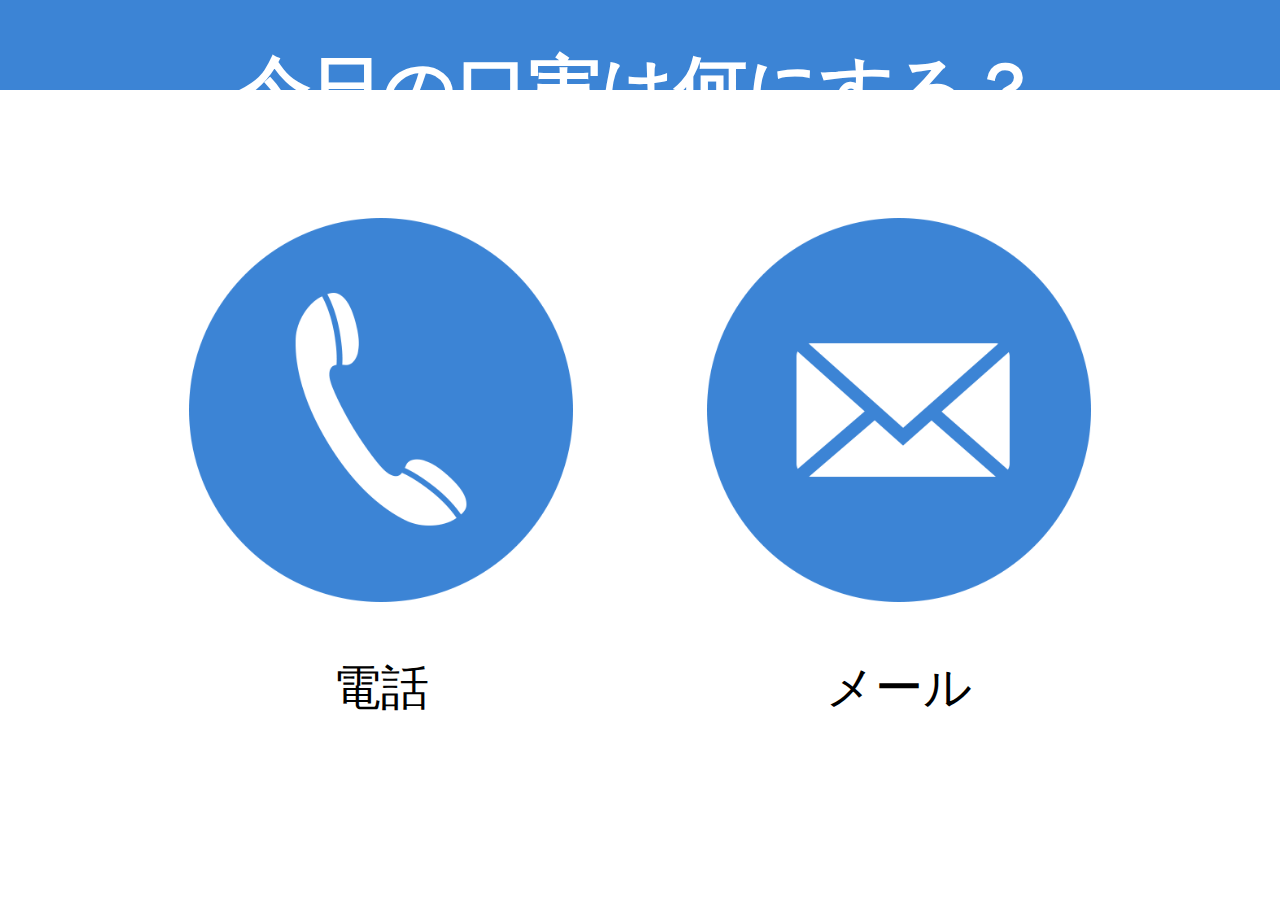
==== top.html @ 2b9fe978 "なんか色々修正したけど忘れた" ====
<!DOCTYPE html>
<html lang="ja">
    <head>
        <meta name="viewport" content="width=device-width, initial-scale=1.0, user-scalable=no">
        <meta charset="UTF-8">
        <title>UDEGE</title>
        <script src="http://code.jquery.com/jquery-2.1.3.min.js"></script>
        <link href="./css/top.css" type="text/css" rel="stylesheet">
    </head>

    <body>
        <header>
            <h1>今日の口実は何にする？</h1>
        </header>
        
        
        
        <div id="telephone" class="icon">
            <a href="./action/telephone/input.html"><img src="./img/telephone.png"></a>
            <p>電話</p>
        </div>
        <div id="mail" class="icon">
            <a href=""><img src="./img/mail.png"></a>
            <p>メール</p>
        </div>
        
        
        
        <script type="text/javascript">
            var linkTouchStart = function(){
                thisAnchor = $(this);
                touchPos = thisAnchor.offset().top;
                moveCheck = function(){
                    nowPos = thisAnchor.offset().top;
                    if(touchPos == nowPos){
                        thisAnchor.addClass("hover");
                    }
                }
                setTimeout(moveCheck,100);
            }
            var linkTouchEnd = function(){
                thisAnchor = $(this);
                hoverRemove = function(){
                    thisAnchor.removeClass("hover");
                }
                setTimeout(hoverRemove,500);
            }

            $(document).on('touchstart mousedown','a',linkTouchStart);
            $(document).on('touchend mouseup','a',linkTouchEnd);
        </script>
    </body>
</html>
---- css/top.css ----
@charset "utf-8";
/* 基本 */
html {
    width: 100%;
    height: 100%;
    font-size : 8px; 
}

body {
        width: 100%;
        height: 100%;
	margin: 0;
        padding: 0;
	font-family: 'Hiragino Kaku Gothic ProN';
        text-align: center;
        background-color: white;
}
 
@media screen and (min-width : 320px){
    html{ font-size : 8px;}
}

@media screen and (min-width : 360px){
    html{ font-size : 10px;}
}

@media screen and (min-width : 480px){
    html{ font-size : 12px;}
}

@media screen and (min-width : 640px){
    html{ font-size : 14px;}
}

@media screen and (min-width : 768px){
    html{ font-size : 16px;}
}

@media screen and (min-width : 1024px) {
    html{ font-size : 24px;}
}

header {
    height: 10%;
    background-color: #3c84d5;
    margin-bottom: 5%;
    z-index: 1;
}

h1 {
    position: absolute;
    width: 100%;
    height: 10%;
    line-height: 250%;
    margin: 0;
    padding: 0;
    font-size: 3rem;
    color: white;
    z-index: 2;
}

header a {
    display: block;
    height: 100%;
    width: 2rem;
    padding-top: 5%;
    padding-left: 5%;
}

header a img {
    height: 50%;
    z-index: 100;
}

.icon {
    display: inline-block;
    width: 30%;
    margin: 5%;
}

.icon a {
    text-decoration:none;
    background:none;
    border:none;
    font-size:0;
    line-height:0;
    overflow:visible;
    cursor:pointer;
    outline: none;
    -webkit-tap-highlight-color:rgba(0,0,0,0);
}

.icon a img {
    width: 100%;
    background:none;
    border:0;
    font-size:0;
    line-height:0;
    overflow:visible;
    cursor:pointer;
    outline: none;
    -webkit-tap-highlight-color:rgba(0,0,0,0);
}

.icon a img:hover {
    transform: scale(0.9);
    -webkit-transform: scale(0.9);
    -moz-transform: scale(0.9);
    -o-transform: scale(0.9);
    -ms-transform: scale(0.9);
}

.icon p {
    font-size: 2rem;
}
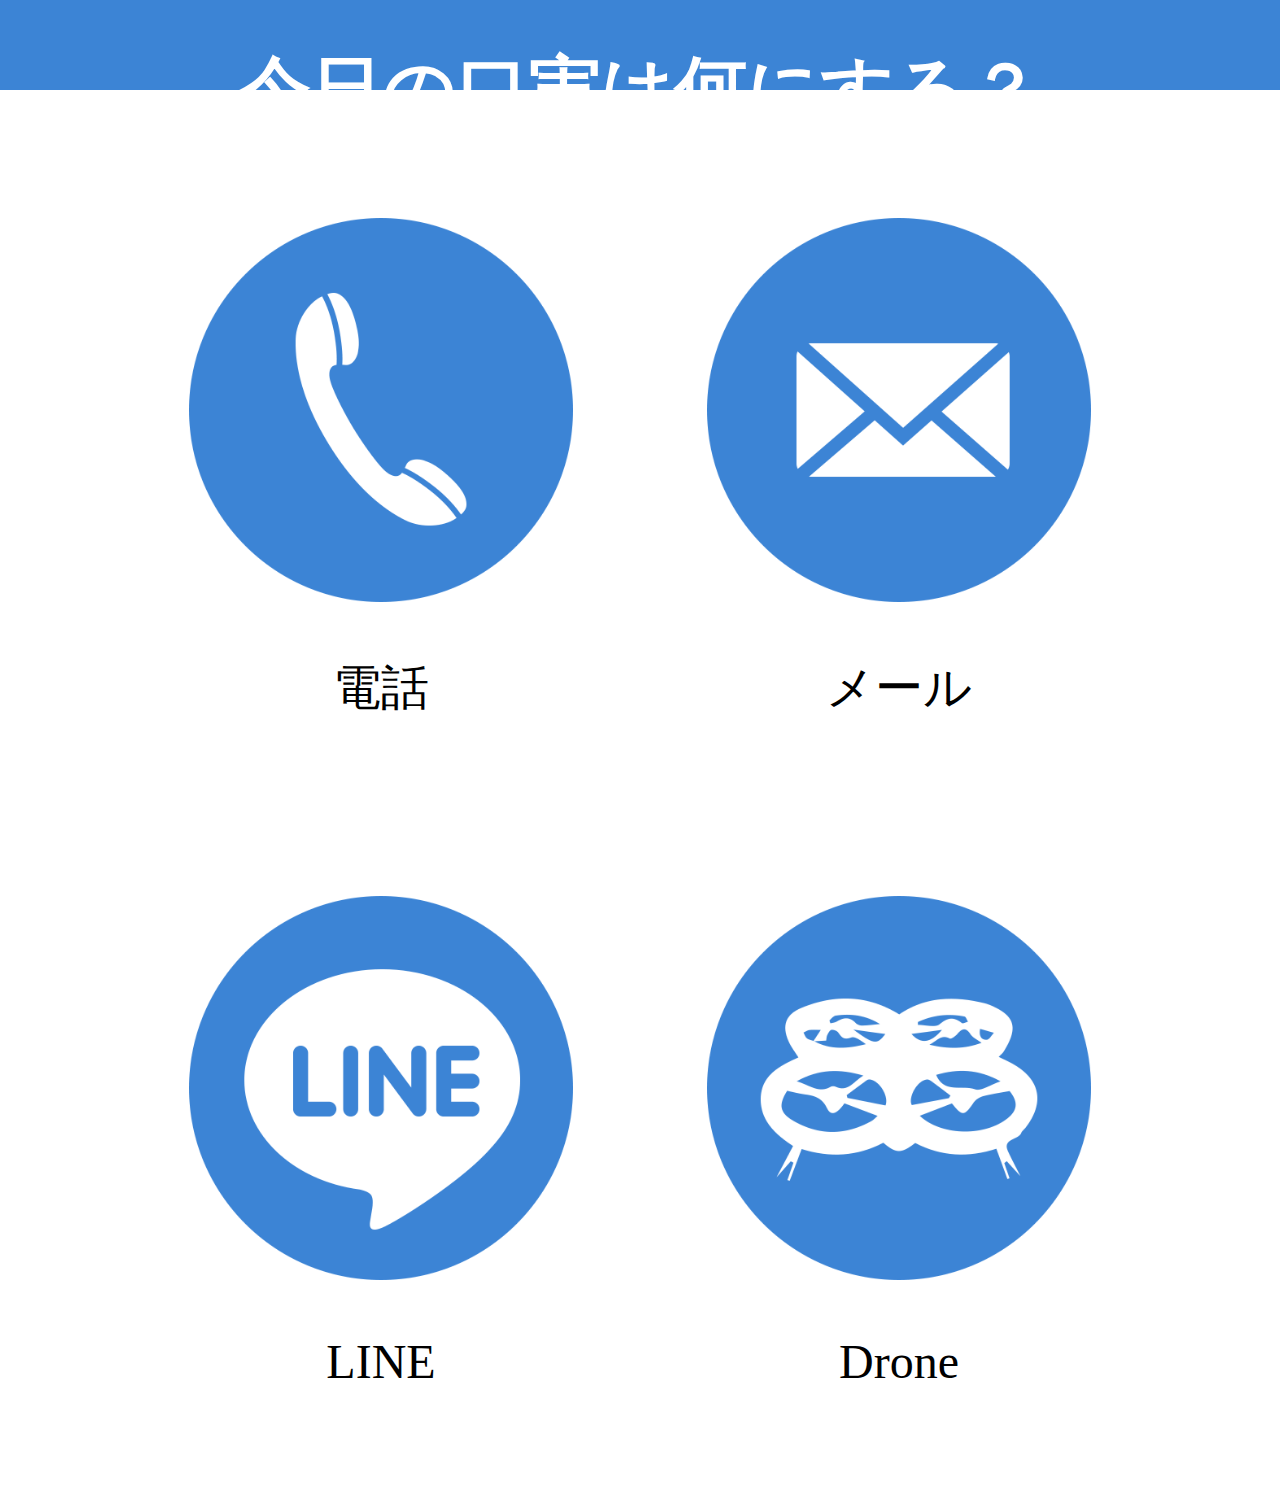
==== commit 8bd4eb5a: "ダミーのアイコン出す" ====
--- a/top.html
+++ b/top.html
@@ -20,13 +20,27 @@
             <p>電話</p>
         </div>
         <div id="mail" class="icon">
-            <a href=""><img src="./img/mail.png"></a>
+            <a href="./action/mail/input.html"><img src="./img/mail.png"></a>
             <p>メール</p>
+        </div>
+        
+        <div id="line" class="icon">
+            <a href="javascript:void(0);"><img src="./img/line.png"></a>
+            <p>LINE</p>
+        </div>
+        <div id="machine" class="icon">
+            <a href="javascript:void(0);"><img src="./img/machine.png"></a>
+            <p>Drone</p>
         </div>
         
         
         
         <script type="text/javascript">
+            
+//            $(window).load(function(){
+//                waitingOrder('NO');
+//            });
+            
             var linkTouchStart = function(){
                 thisAnchor = $(this);
                 touchPos = thisAnchor.offset().top;
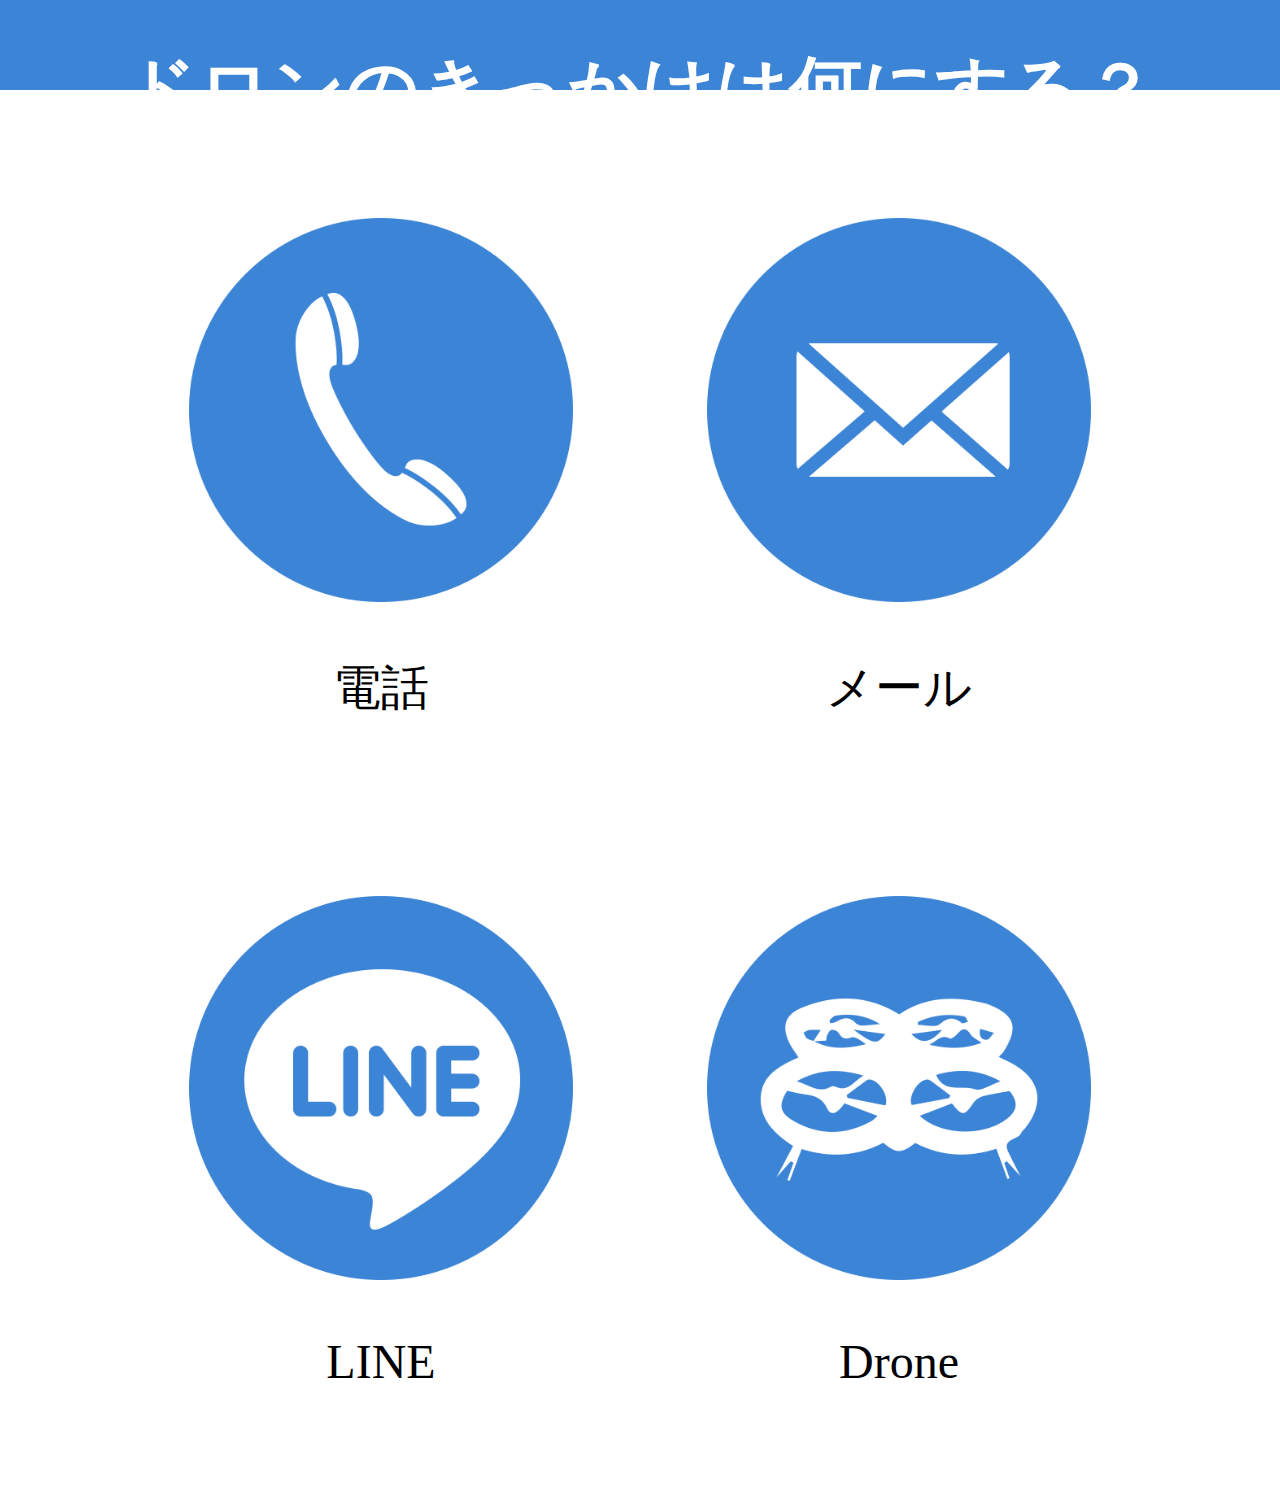
==== commit 338922ab: "文言変える" ====
--- a/top.html
+++ b/top.html
@@ -10,7 +10,7 @@
 
     <body>
         <header>
-            <h1>今日の口実は何にする？</h1>
+            <h1>ドロンのきっかけは何にする？</h1>
         </header>
         
         
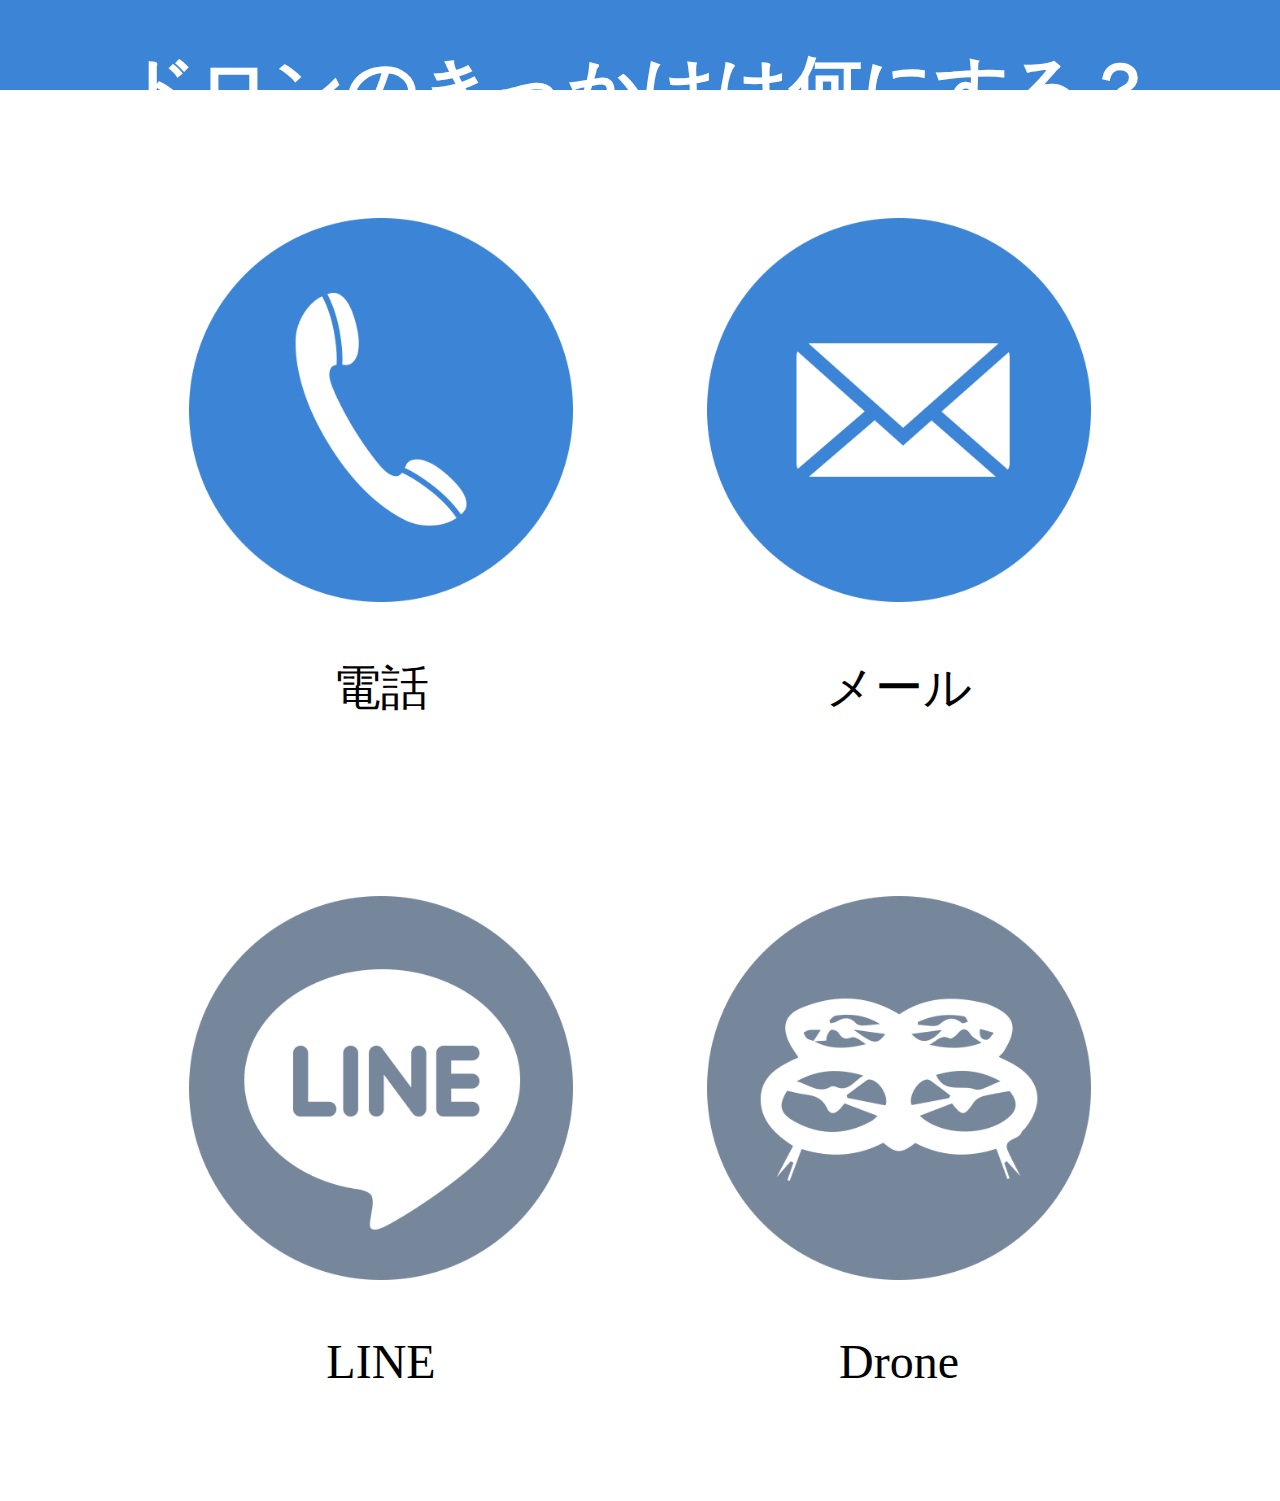
==== commit e82e8745: "アイコン修正" ====
--- a/top.html
+++ b/top.html
@@ -24,12 +24,12 @@
             <p>メール</p>
         </div>
         
-        <div id="line" class="icon">
+        <div id="line" class="icon_dis">
             <a href="javascript:void(0);"><img src="./img/line.png"></a>
             <p>LINE</p>
         </div>
-        <div id="machine" class="icon">
-            <a href="javascript:void(0);"><img src="./img/machine.png"></a>
+        <div id="drone" class="icon_dis">
+            <a href="javascript:void(0);"><img src="./img/drone.png"></a>
             <p>Drone</p>
         </div>
         
--- a/css/top.css
+++ b/css/top.css
@@ -112,4 +112,38 @@
 
 .icon p {
     font-size: 2rem;
+}
+
+.icon_dis {
+    display: inline-block;
+    width: 30%;
+    margin: 5%;
+}
+
+.icon_dis a {
+    text-decoration:none;
+    background:none;
+    border:none;
+    font-size:0;
+    line-height:0;
+    overflow:visible;
+    cursor:pointer;
+    outline: none;
+    -webkit-tap-highlight-color:rgba(0,0,0,0);
+}
+
+.icon_dis a img {
+    width: 100%;
+    background:none;
+    border:0;
+    font-size:0;
+    line-height:0;
+    overflow:visible;
+    cursor:pointer;
+    outline: none;
+    -webkit-tap-highlight-color:rgba(0,0,0,0);
+}
+
+.icon_dis p {
+    font-size: 2rem;
 }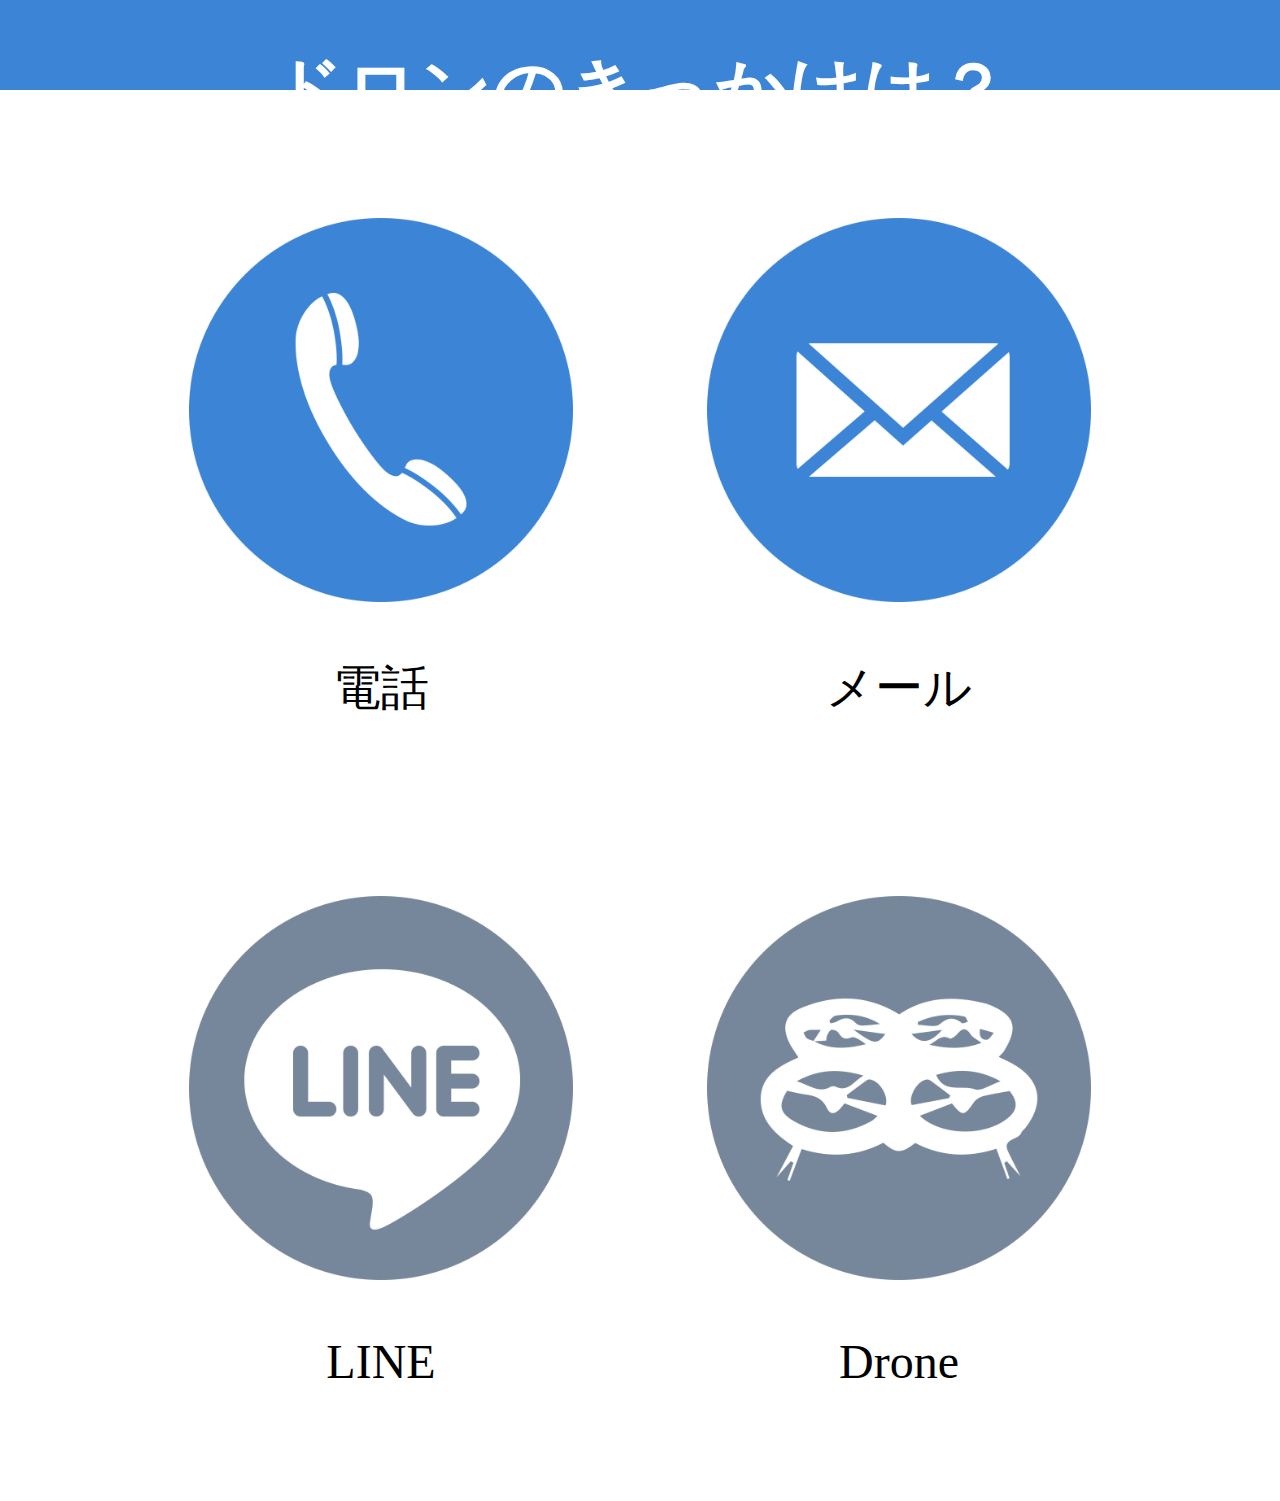
==== commit a35496ed: "アイコン修正" ====
--- a/top.html
+++ b/top.html
@@ -10,7 +10,7 @@
 
     <body>
         <header>
-            <h1>ドロンのきっかけは何にする？</h1>
+            <h1>ドロンのきっかけは？</h1>
         </header>
         
         
